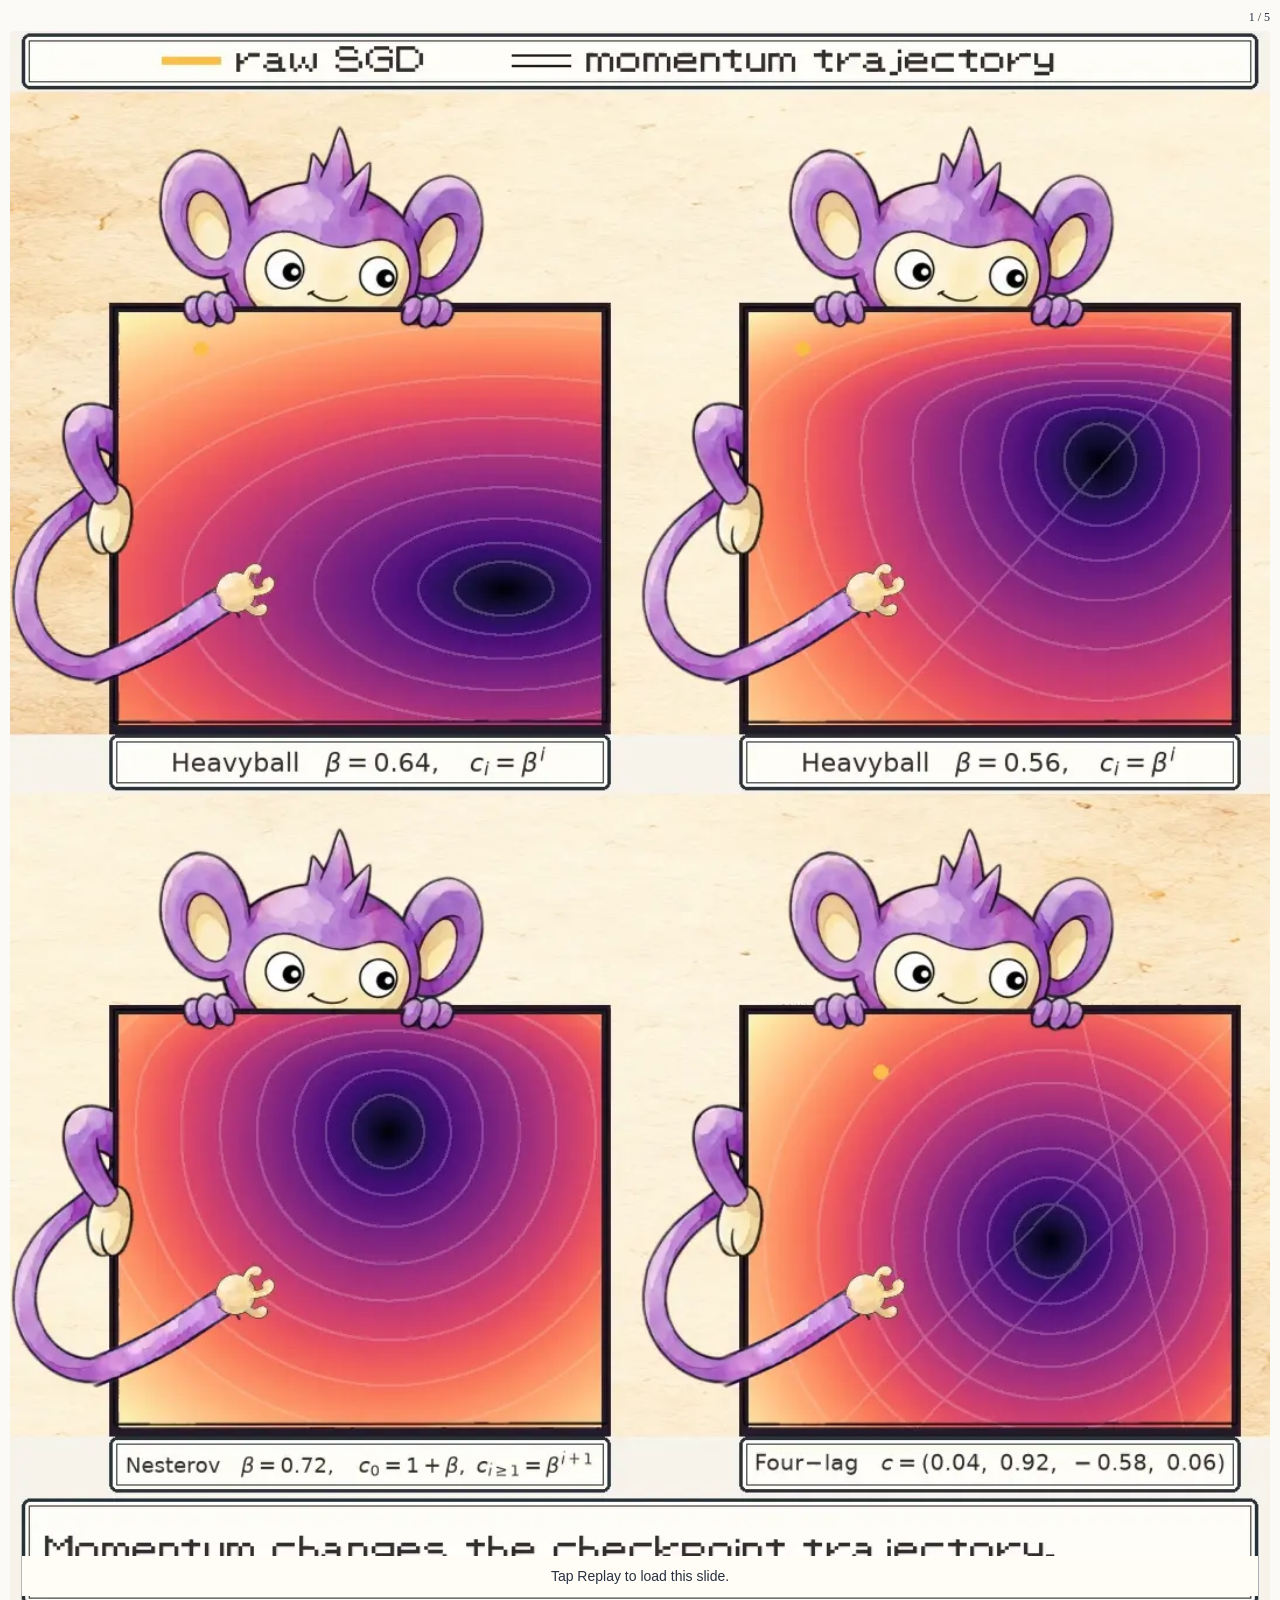
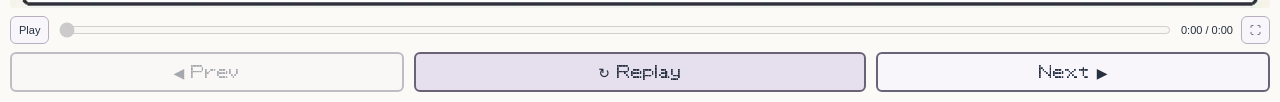
==== posts/bubbleforce/v57/aipom/index.html @ e730a226 "Publish bubbleforce and unlist earlier writing" ====
<!doctype html><html lang="en"><head><meta charset="utf-8"><meta name="viewport" content="width=device-width,initial-scale=1"><title>Momentum trajectories and resonant perturbations</title><link rel="stylesheet" href="player.css"><script defer src="player.js?v=font-seams-fixed"></script></head><body><main class="player"><header><output id="slide-count" aria-live="polite">1 / 5</output></header><div class="stage"><img id="poster" alt="Momentum trajectory slide"><video id="video" muted playsinline preload="none" aria-label="Momentum and perturbation animation"></video><div id="status" role="status" hidden></div></div><div class="seek-row"><button id="toggle-play" type="button" disabled>Play</button><input id="seek" type="range" min="0" max="1" step="0.01" value="0" disabled aria-label="Seek slide"><output id="time">0:00 / 0:00</output><button id="fullscreen" type="button" aria-label="Fullscreen slide">⛶</button></div><nav aria-label="Animation slides"><button id="prev" type="button" disabled>◀ Prev</button><button id="replay" type="button">↻ Replay</button><button id="next" type="button">Next ▶</button></nav></main></body></html>
---- posts/bubbleforce/v57/aipom/player.css ----
@font-face{font-family:Gen2;src:url('gen2-dialogue.woff2')}*{box-sizing:border-box}[hidden]{display:none!important}body{margin:0;padding:10px;background:#fcfaf6;color:#263041}.player{width:100%;min-width:0}header{text-align:right;font:12px Georgia,serif;margin-bottom:6px}.stage{position:relative;width:100%;aspect-ratio:1080/1352;overflow:hidden;background:#f7f3ec;border-radius:4px}.stage video,.stage img{position:absolute;width:100%;height:100%;inset:0;object-fit:contain}.stage img{z-index:1}#status{position:absolute;z-index:2;bottom:12px;left:12px;right:12px;background:#fffdf6;padding:12px;text-align:center;font:14px sans-serif}.seek-row{display:flex;gap:8px;align-items:center;font:11px/1.4 Arial,sans-serif;margin:8px 0}.seek-row input{flex:1;min-width:0;accent-color:#856396}.seek-row output{white-space:nowrap;font-variant-numeric:tabular-nums}button{cursor:pointer;color:inherit;background:#f8f6fa;border:2px solid #6b6278;border-radius:6px;padding:8px;font:14px Gen2,system-ui,sans-serif;min-height:40px}button:disabled{opacity:.4;cursor:default}.seek-row button{font:11px Arial,sans-serif;min-height:28px;border:1px solid #b9aebf;padding:4px 8px}nav{display:grid;grid-template-columns:1fr 1.15fr 1fr;gap:10px}#replay{background:#e6dfed}button:focus-visible,input:focus-visible{outline:3px solid #9367b7;outline-offset:3px}.player:fullscreen{display:flex;flex-direction:column;justify-content:center;background:#fcfaf6;padding:16px}.player:fullscreen .stage{max-height:calc(100vh - 145px)}@media(max-width:600px){body{padding:6px}nav{gap:6px}nav button{font-size:12px;padding:6px}}
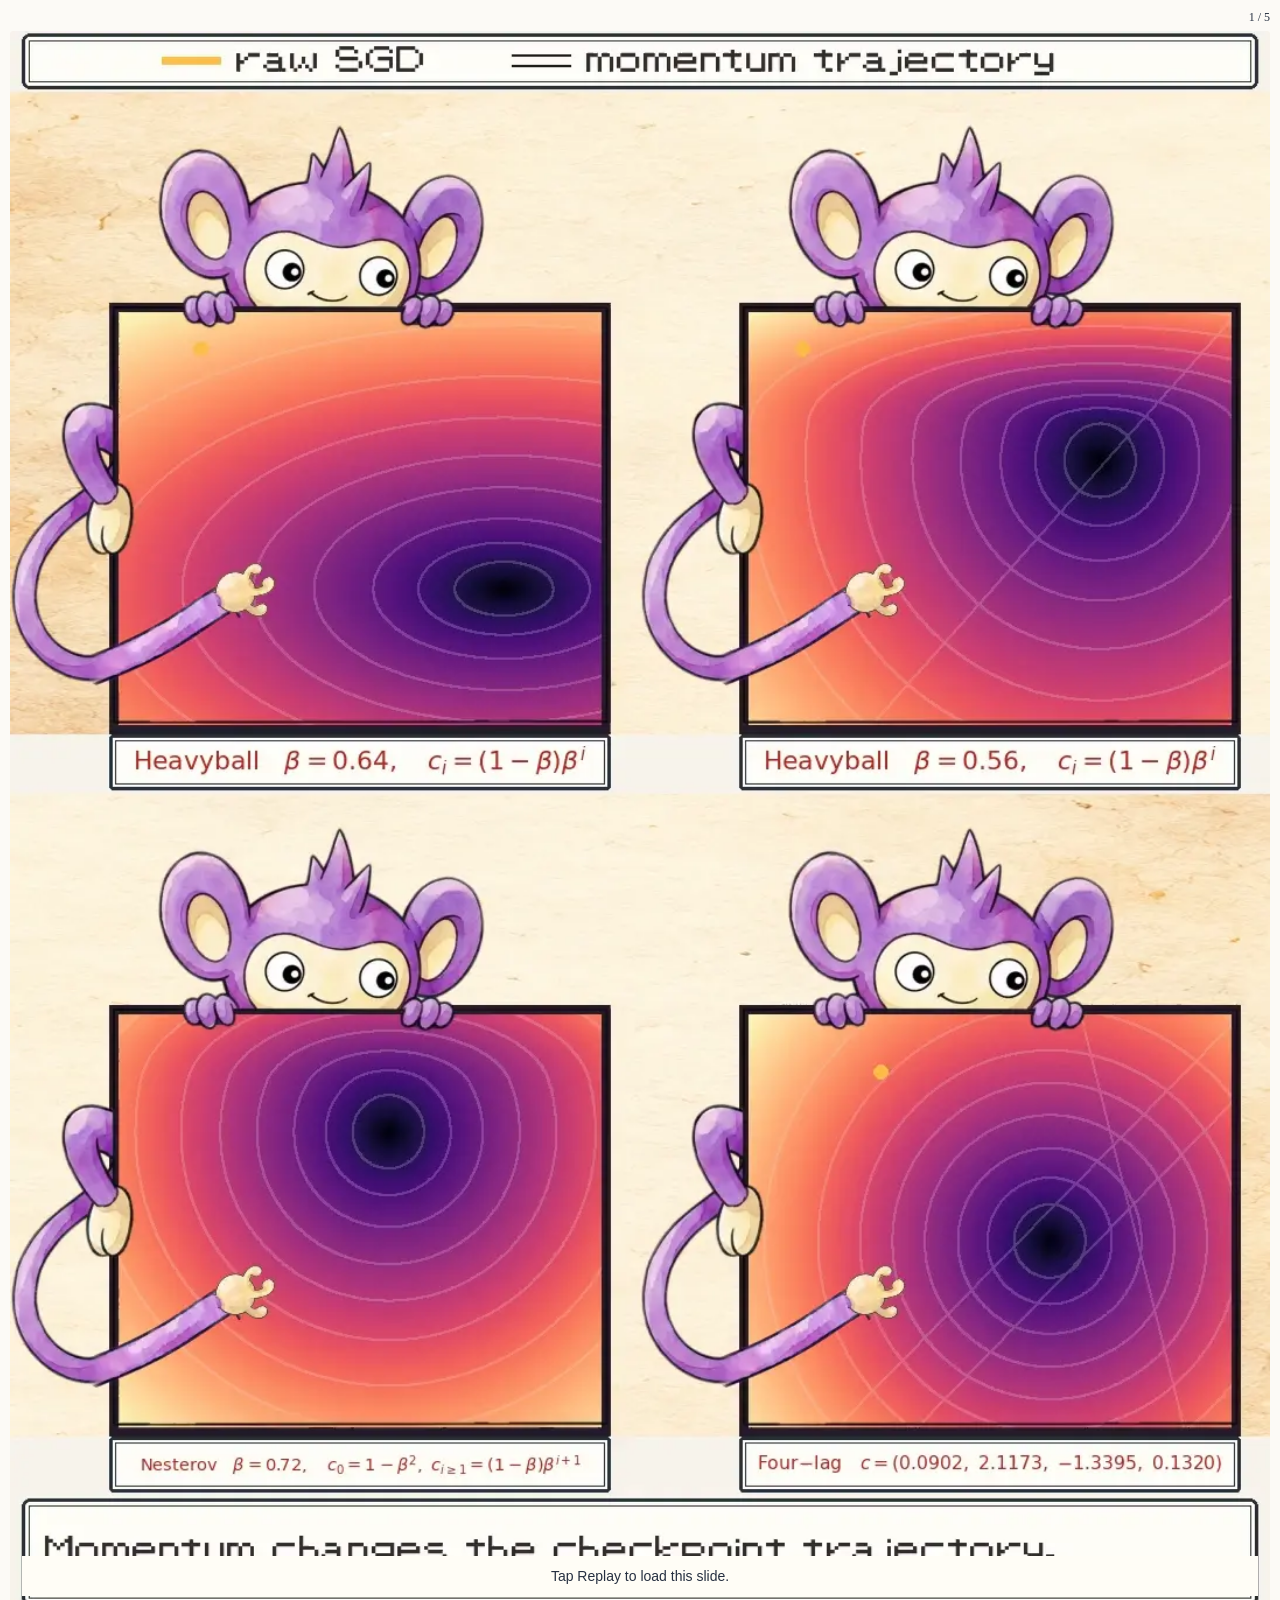
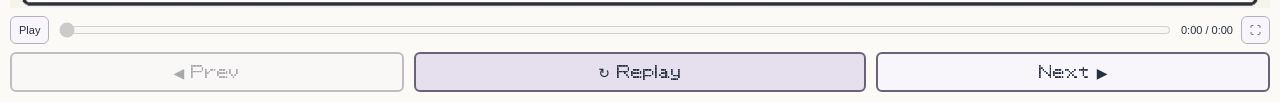
==== commit 3ae000ba: "Mirror unit-sum momentum convention update" ====
--- a/posts/bubbleforce/v57/aipom/index.html
+++ b/posts/bubbleforce/v57/aipom/index.html
@@ -1 +1 @@
-<!doctype html><html lang="en"><head><meta charset="utf-8"><meta name="viewport" content="width=device-width,initial-scale=1"><title>Momentum trajectories and resonant perturbations</title><link rel="stylesheet" href="player.css"><script defer src="player.js?v=font-seams-fixed"></script></head><body><main class="player"><header><output id="slide-count" aria-live="polite">1 / 5</output></header><div class="stage"><img id="poster" alt="Momentum trajectory slide"><video id="video" muted playsinline preload="none" aria-label="Momentum and perturbation animation"></video><div id="status" role="status" hidden></div></div><div class="seek-row"><button id="toggle-play" type="button" disabled>Play</button><input id="seek" type="range" min="0" max="1" step="0.01" value="0" disabled aria-label="Seek slide"><output id="time">0:00 / 0:00</output><button id="fullscreen" type="button" aria-label="Fullscreen slide">⛶</button></div><nav aria-label="Animation slides"><button id="prev" type="button" disabled>◀ Prev</button><button id="replay" type="button">↻ Replay</button><button id="next" type="button">Next ▶</button></nav></main></body></html>
+<!doctype html><html lang="en"><head><meta charset="utf-8"><meta name="viewport" content="width=device-width,initial-scale=1"><title>Momentum trajectories and resonant perturbations</title><link rel="stylesheet" href="player.css"><script defer src="player.js?v=unit-sum1"></script></head><body><main class="player"><header><output id="slide-count" aria-live="polite">1 / 5</output></header><div class="stage"><img id="poster" alt="Momentum trajectory slide"><video id="video" muted playsinline preload="none" aria-label="Momentum and perturbation animation"></video><div id="status" role="status" hidden></div></div><div class="seek-row"><button id="toggle-play" type="button" disabled>Play</button><input id="seek" type="range" min="0" max="1" step="0.01" value="0" disabled aria-label="Seek slide"><output id="time">0:00 / 0:00</output><button id="fullscreen" type="button" aria-label="Fullscreen slide">⛶</button></div><nav aria-label="Animation slides"><button id="prev" type="button" disabled>◀ Prev</button><button id="replay" type="button">↻ Replay</button><button id="next" type="button">Next ▶</button></nav></main></body></html>
